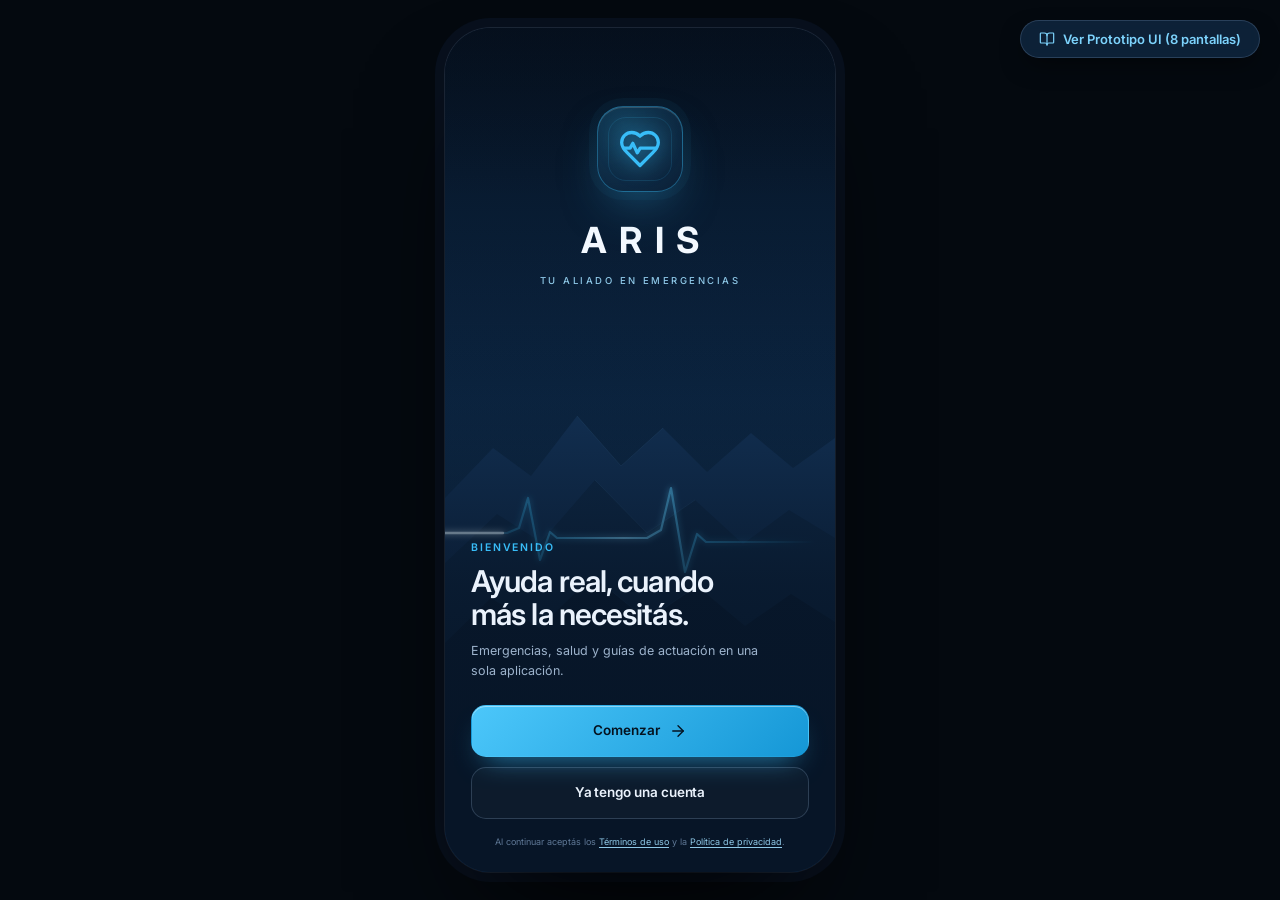
==== index.html @ 082e8659 "feat: agregar index.html para iniciar app, enlazar prototype y actualizar service worker" ====
<!DOCTYPE html>
<html lang="es">
<head>
  <meta charset="UTF-8">
  <meta name="viewport" content="width=device-width, initial-scale=1, viewport-fit=cover">
  <meta http-equiv="refresh" content="0; url=app.html">
  <meta name="theme-color" content="#0A192F">
  <meta name="description" content="ARIS — Tu aliado en emergencias. Asistencia por voz, alertas y guías de primeros auxilios.">
  <title>ARIS — Tu aliado en emergencias</title>

  <!-- PWA -->
  <link rel="manifest" href="manifest.json">
  <link rel="icon" type="image/png" sizes="192x192" href="icons/icon-192.png">
  <link rel="apple-touch-icon" sizes="180x180" href="icons/apple-touch-icon.png">

  <script>
    // Redirección inmediata preservando parámetros (?source=pwa, etc.) y hash (#/rcp, #/sismo, etc.)
    (function () {
      var search = window.location.search || "";
      var hash = window.location.hash || "";
      // Si no se pide explícitamente pausar la redirección (?select=1)
      if (!/[?&]select=1/.test(search)) {
        window.location.replace("app.html" + search + hash);
      }
    })();
  </script>

  <link rel="preconnect" href="https://fonts.googleapis.com">
  <link rel="preconnect" href="https://fonts.gstatic.com" crossorigin>
  <link href="https://fonts.googleapis.com/css2?family=Inter:wght@400;500;600;700;800&display=swap" rel="stylesheet">

  <style>
    :root {
      --navy-950: #050C17;
      --navy-900: #0A192F;
      --navy-800: #102A46;
      --cyan: #38BDF8;
      --cyan-bright: #4CC7FA;
      --text: #EAF2FC;
      --muted: #93A9C4;
      --line: rgba(148, 178, 214, 0.16);
      --font: "Inter", -apple-system, BlinkMacSystemFont, "Segoe UI", Roboto, sans-serif;
    }

    * {
      box-sizing: border-box;
      margin: 0;
      padding: 0;
    }

    body {
      min-height: 100vh;
      display: flex;
      flex-direction: column;
      align-items: center;
      justify-content: center;
      background: radial-gradient(circle at 50% 20%, #102A46 0%, #0A192F 55%, #050C17 100%);
      color: var(--text);
      font-family: var(--font);
      padding: 24px;
      text-align: center;
    }

    .card {
      background: rgba(16, 42, 70, 0.45);
      border: 1px solid var(--line);
      backdrop-filter: blur(12px);
      -webkit-backdrop-filter: blur(12px);
      border-radius: 28px;
      padding: 40px 32px;
      max-width: 420px;
      width: 100%;
      box-shadow: 0 30px 60px -20px rgba(0, 0, 0, 0.7);
    }

    .brand-mark {
      display: inline-flex;
      align-items: center;
      justify-content: center;
      width: 72px;
      height: 72px;
      border-radius: 22px;
      background: linear-gradient(135deg, #0284C7 0%, #0369A1 100%);
      color: #FFFFFF;
      margin-bottom: 20px;
      box-shadow: 0 12px 28px -6px rgba(2, 132, 199, 0.5);
    }

    .brand-mark svg {
      width: 40px;
      height: 40px;
      fill: none;
      stroke: currentColor;
      stroke-width: 2.2;
      stroke-linecap: round;
      stroke-linejoin: round;
    }

    h1 {
      font-size: 26px;
      font-weight: 800;
      letter-spacing: -0.02em;
      margin-bottom: 8px;
      color: #FFFFFF;
    }

    p.lead {
      color: var(--muted);
      font-size: 15px;
      line-height: 1.5;
      margin-bottom: 28px;
    }

    .spinner {
      width: 32px;
      height: 32px;
      border: 3px solid rgba(56, 189, 248, 0.2);
      border-top-color: var(--cyan);
      border-radius: 50%;
      animation: spin 0.9s cubic-bezier(0.5, 0.1, 0.4, 0.9) infinite;
      margin: 0 auto 24px;
    }

    @keyframes spin {
      to { transform: rotate(360deg); }
    }

    .actions {
      display: flex;
      flex-direction: column;
      gap: 12px;
    }

    .btn {
      display: flex;
      align-items: center;
      justify-content: center;
      gap: 10px;
      padding: 14px 20px;
      border-radius: 14px;
      font-size: 15px;
      font-weight: 600;
      text-decoration: none;
      transition: all 0.2s ease;
      cursor: pointer;
    }

    .btn--primary {
      background: var(--cyan);
      color: #0A192F;
      box-shadow: 0 10px 24px -8px rgba(56, 189, 248, 0.5);
    }

    .btn--primary:hover {
      background: var(--cyan-bright);
      transform: translateY(-1px);
    }

    .btn--secondary {
      background: rgba(255, 255, 255, 0.05);
      color: var(--text);
      border: 1px solid var(--line);
    }

    .btn--secondary:hover {
      background: rgba(255, 255, 255, 0.1);
      border-color: rgba(148, 178, 214, 0.3);
    }

    .btn svg {
      width: 18px;
      height: 18px;
      fill: none;
      stroke: currentColor;
      stroke-width: 2.2;
      stroke-linecap: round;
      stroke-linejoin: round;
    }
  </style>
</head>
<body>
  <main class="card">
    <div class="brand-mark" aria-hidden="true">
      <svg viewBox="0 0 24 24">
        <path d="M19 14c1.49-1.46 3-3.21 3-5.5A5.5 5.5 0 0 0 16.5 3c-1.76 0-3 .5-4.5 2-1.5-1.5-2.74-2-4.5-2A5.5 5.5 0 0 0 2 8.5c0 2.3 1.5 4.05 3 5.5l7 7Z"/>
        <path d="M3 11.5h3.6l1.5-2.6 2.4 5.2 1.6-2.6H21"/>
      </svg>
    </div>

    <h1>ARIS</h1>
    <p class="lead">Tu aliado en emergencias y salud.<br>Iniciando aplicación...</p>

    <div class="spinner" aria-label="Cargando"></div>

    <div class="actions">
      <a href="app.html" class="btn btn--primary" id="btn-app">
        <span>Abrir Aplicación Móvil</span>
        <svg viewBox="0 0 24 24"><path d="M5 12h14"/><path d="m12 5 7 7-7 7"/></svg>
      </a>
      <a href="prototype.html" class="btn btn--secondary">
        <span>Ver Prototipo UI (8 pantallas)</span>
        <svg viewBox="0 0 24 24"><circle cx="12" cy="12" r="9"/><path d="M12 3a15 15 0 0 1 0 18 15 15 0 0 1 0-18Z"/><path d="M3 12h18"/></svg>
      </a>
    </div>
  </main>
</body>
</html>
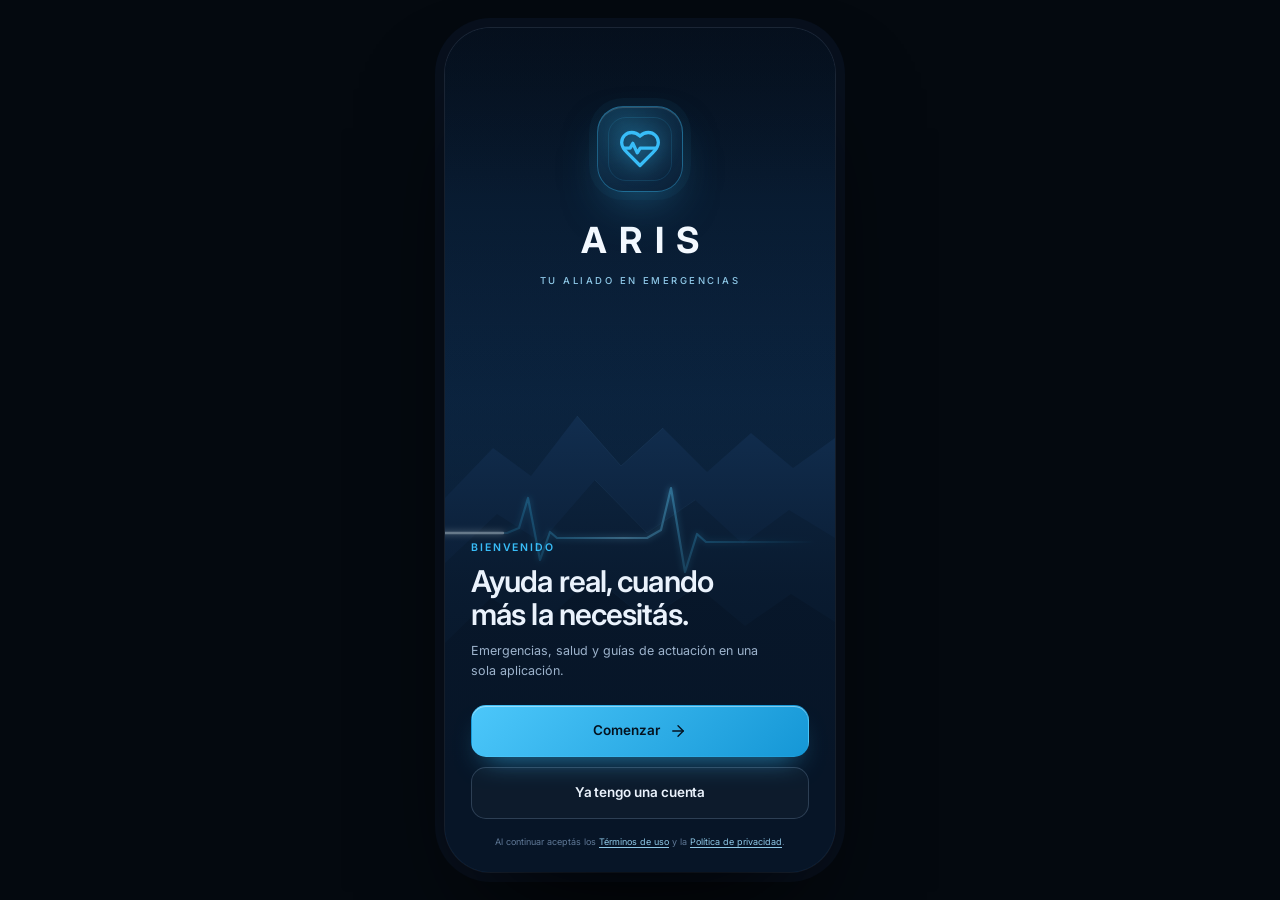
==== commit 0e4c8e7c: "chore: eliminar prototype.html y limpiar referencias" ====
--- a/index.html
+++ b/index.html
@@ -197,10 +197,6 @@
         <span>Abrir Aplicación Móvil</span>
         <svg viewBox="0 0 24 24"><path d="M5 12h14"/><path d="m12 5 7 7-7 7"/></svg>
       </a>
-      <a href="prototype.html" class="btn btn--secondary">
-        <span>Ver Prototipo UI (8 pantallas)</span>
-        <svg viewBox="0 0 24 24"><circle cx="12" cy="12" r="9"/><path d="M12 3a15 15 0 0 1 0 18 15 15 0 0 1 0-18Z"/><path d="M3 12h18"/></svg>
-      </a>
     </div>
   </main>
 </body>
